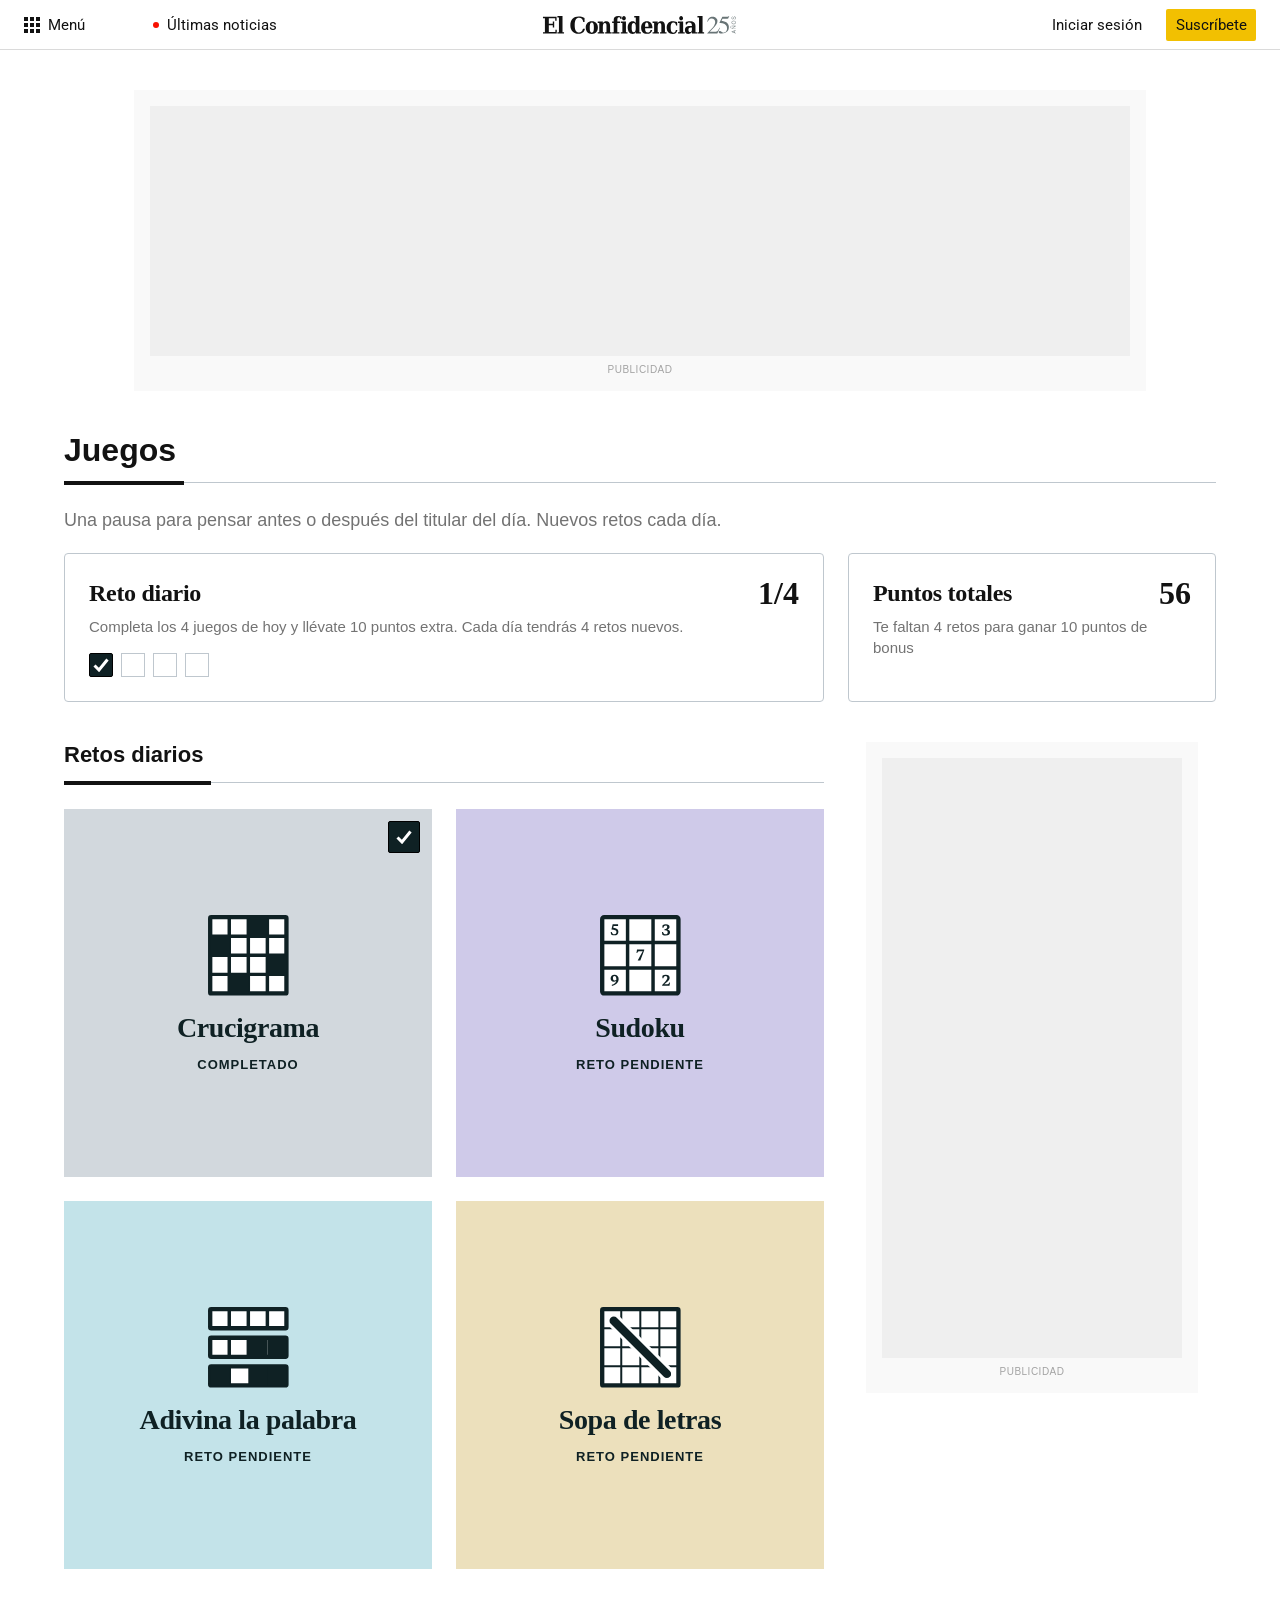
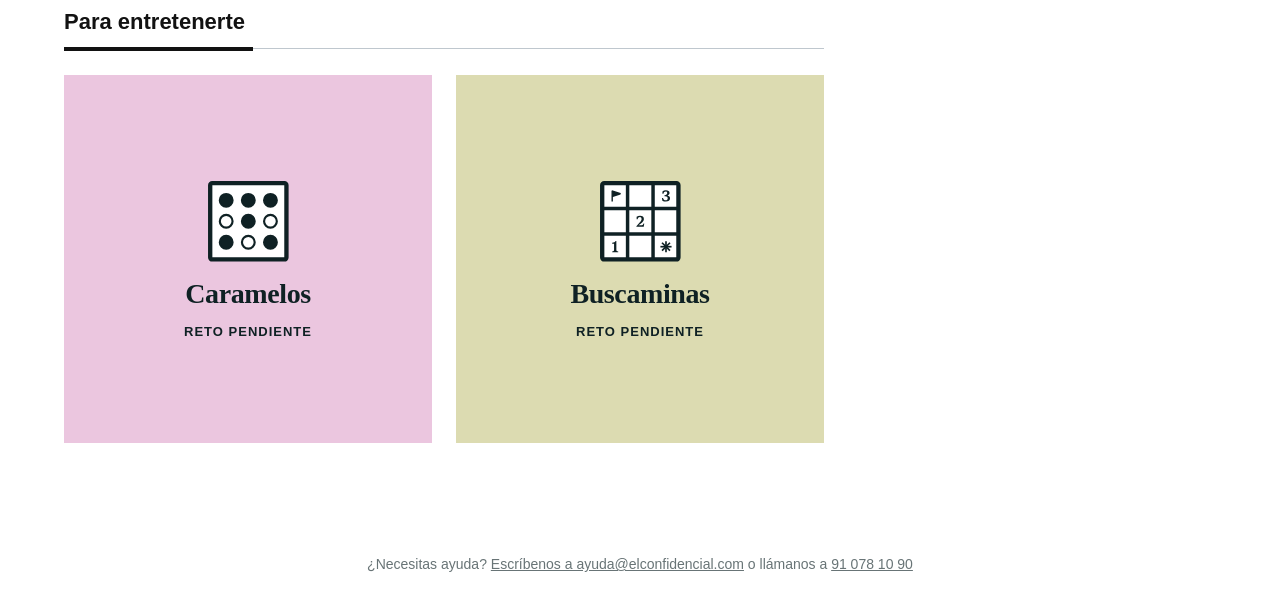
==== index.html @ 9ae7a393 "Rebuild landing to v2 design: retention layer, pastel palette, responsive ads Pixel-match of Figma f" ====
<!DOCTYPE html>
<html lang="es">
<head>
  <meta charset="UTF-8">
  <meta name="viewport" content="width=device-width, initial-scale=1.0">
  <title>Juegos · El Confidencial</title>
  <meta name="description" content="Una pausa para pensar antes o después del titular del día. Nuevos retos cada día.">
  <link rel="preconnect" href="https://fonts.googleapis.com">
  <link rel="preconnect" href="https://fonts.gstatic.com" crossorigin>
  <link href="https://fonts.googleapis.com/css2?family=Roboto:wght@400;500;700&display=swap" rel="stylesheet">
  <link rel="stylesheet" href="styles.css">
</head>
<body>

  <!-- ═══════════ HEADER EC ═══════════ -->
  <header class="site-header">
    <div class="site-header__inner">
      <div class="site-header__left">
        <button class="site-header__menu" type="button" aria-label="Abrir menú">
          <svg width="16" height="16" viewBox="0 0 16 16" aria-hidden="true"><g fill="#121212"><rect width="4" height="4"/><rect x="6" width="4" height="4"/><rect x="12" width="4" height="4"/><rect y="6" width="4" height="4"/><rect x="6" y="6" width="4" height="4"/><rect x="12" y="6" width="4" height="4"/><rect y="12" width="4" height="4"/><rect x="6" y="12" width="4" height="4"/><rect x="12" y="12" width="4" height="4"/></g></svg>
          <span>Menú</span>
        </button>
        <a class="site-header__breaking" href="#">
          <span class="site-header__breaking-dot" aria-hidden="true"></span>
          <span>Últimas noticias</span>
        </a>
      </div>

      <a class="site-header__logo" href="https://www.elconfidencial.com" aria-label="El Confidencial">
        <img src="svg/logo-ec.svg" width="206" height="18" alt="El Confidencial · 25 años">
      </a>

      <div class="site-header__right">
        <a class="site-header__login" href="#">Iniciar sesión</a>
        <a class="site-header__cta" href="#">Suscríbete</a>
      </div>
    </div>
  </header>

  <div class="page">

    <!-- ═══════════ PUBLICIDAD · BILLBOARD ═══════════ -->
    <!-- Variantes: Desktop 1012×303 (slot 980×250) · Tablet 768×303 (slot 736×250) · Mobile 320×263 (slot 288×210) -->
    <div class="ad ad--billboard">
      <div class="ad__slot"></div>
      <span class="ad__label">publicidad</span>
    </div>

    <!-- ═══════════ HERO + RETENCIÓN ═══════════ -->
    <section class="hero-block" aria-labelledby="hero-title">
      <div class="hero-block__heading">
        <div class="balcon balcon--hero">
          <h1 class="balcon__title" id="hero-title">Juegos</h1>
        </div>
        <p class="hero-block__subtitle">Una pausa para pensar antes o después del titular del día. Nuevos retos cada día.</p>
      </div>

      <div class="status-row">
        <article class="status-card status-card--reto">
          <div class="status-card__head">
            <h2 class="status-card__title">Reto diario</h2>
            <span class="status-card__value">1/4</span>
          </div>
          <p class="status-card__sub">Completa los 4 juegos de hoy y llévate 10 puntos extra. Cada día tendrás 4 retos nuevos.</p>
          <div class="status-card__dots" role="img" aria-label="1 de 4 retos completados">
            <span class="dot dot--done"><svg width="16" height="14" viewBox="0 0 16 14" aria-hidden="true"><path d="M1.5 7.5L6 12L14.5 1.5" stroke="#fff" stroke-width="3" fill="none"/></svg></span>
            <span class="dot"></span>
            <span class="dot"></span>
            <span class="dot"></span>
          </div>
        </article>

        <article class="status-card status-card--puntos">
          <div class="status-card__head">
            <h2 class="status-card__title">Puntos totales</h2>
            <span class="status-card__value">56</span>
          </div>
          <p class="status-card__sub">Te faltan 4 retos para ganar 10 puntos de bonus</p>
        </article>
      </div>
    </section>

    <!-- ═══════════ JUEGOS ═══════════ -->
    <div class="games-area">

      <section class="games-section games-section--retos" aria-labelledby="retos-title">
        <div class="balcon">
          <h2 class="balcon__title" id="retos-title">Retos diarios</h2>
        </div>
        <ul class="games-grid">
          <li>
            <a class="game-card game-card--acero game-card--done" href="game.html?juego=crucigrama">
              <span class="game-card__badge" aria-hidden="true"><svg width="16" height="14" viewBox="0 0 16 14"><path d="M1.5 7.5L6 12L14.5 1.5" stroke="#fff" stroke-width="3" fill="none"/></svg></span>
              <span class="game-card__icon"><img src="svg/crucigrama.svg" width="87" height="87" alt=""></span>
              <span class="game-card__title">Crucigrama</span>
              <span class="game-card__status">Completado</span>
            </a>
          </li>
          <li>
            <a class="game-card game-card--lavanda" href="game.html?juego=sudoku">
              <span class="game-card__icon"><img src="svg/sudoku.svg" width="87" height="87" alt=""></span>
              <span class="game-card__title">Sudoku</span>
              <span class="game-card__status">Reto pendiente</span>
            </a>
          </li>
          <li>
            <a class="game-card game-card--teal" href="game.html?juego=adivina-palabra">
              <span class="game-card__icon"><img src="svg/adivina-palabra.svg" width="87" height="87" alt=""></span>
              <span class="game-card__title">Adivina la palabra</span>
              <span class="game-card__status">Reto pendiente</span>
            </a>
          </li>
          <li>
            <a class="game-card game-card--dorado" href="game.html?juego=sopa-letras">
              <span class="game-card__icon"><img src="svg/sopa-letras.svg" width="87" height="87" alt=""></span>
              <span class="game-card__title">Sopa de letras</span>
              <span class="game-card__status">Reto pendiente</span>
            </a>
          </li>
        </ul>
      </section>

      <!-- ═══════════ PUBLICIDAD · DOBLE ROBA ═══════════ -->
      <!-- Desktop: columna derecha. Tablet/Mobile: in-flow entre secciones -->
      <div class="ad ad--dobleroba">
        <div class="ad__inner">
          <div class="ad__slot"></div>
          <span class="ad__label">publicidad</span>
        </div>
      </div>

      <section class="games-section games-section--entretener" aria-labelledby="entretener-title">
        <div class="balcon">
          <h2 class="balcon__title" id="entretener-title">Para entretenerte</h2>
        </div>
        <ul class="games-grid">
          <li>
            <a class="game-card game-card--rosa" href="game.html?juego=caramelos">
              <span class="game-card__icon"><img src="svg/caramelos.svg" width="87" height="87" alt=""></span>
              <span class="game-card__title">Caramelos</span>
              <span class="game-card__status">Reto pendiente</span>
            </a>
          </li>
          <li>
            <a class="game-card game-card--oliva" href="game.html?juego=buscaminas">
              <span class="game-card__icon"><img src="svg/buscaminas.svg" width="87" height="87" alt=""></span>
              <span class="game-card__title">Buscaminas</span>
              <span class="game-card__status">Reto pendiente</span>
            </a>
          </li>
        </ul>
      </section>

    </div>

  </div>

  <!-- ═══════════ FOOTER ═══════════ -->
  <footer class="site-footer">
    <p>¿Necesitas ayuda? <a href="mailto:ayuda@elconfidencial.com">Escríbenos a ayuda@elconfidencial.com</a> o llámanos a <a href="tel:+34910781090">91 078 10 90</a></p>
  </footer>

</body>
</html>
---- styles.css ----
/* ==========================================================================
   EC Juegos v2 · Landing con capa de retención
   Figma: vxsBIea26DQWgdLHM5EDpC · página "Pruebas inno"
   Frames: Desktop 859:2755 · Tablet 886:3082 · Mobile 886:3209
   Sistema de diseño: SDD (ec.color.v2) · Confi Serif/Sans · header Roboto
   ========================================================================== */


/* ----------  FUENTES Confi  ---------- */

@font-face {
  font-family: "Confi Serif";
  src: url("./fonts/ConfiSerif-700-Bold.woff2") format("woff2");
  font-weight: 700;
  font-style: normal;
  font-display: swap;
}
@font-face {
  font-family: "Confi Serif";
  src: url("./fonts/ConfiSerif-400-Regular.woff2") format("woff2");
  font-weight: 400;
  font-style: normal;
  font-display: swap;
}
@font-face {
  font-family: "Confi Sans";
  src: url("./fonts/ConfiSans-700-Bold.woff2") format("woff2");
  font-weight: 700;
  font-style: normal;
  font-display: swap;
}
@font-face {
  font-family: "Confi Sans";
  src: url("./fonts/ConfiSans-500-Medium.woff2") format("woff2");
  font-weight: 500;
  font-style: normal;
  font-display: swap;
}
@font-face {
  font-family: "Confi Sans";
  src: url("./fonts/ConfiSans-400-Regular.woff2") format("woff2");
  font-weight: 400;
  font-style: normal;
  font-display: swap;
}


/* ----------  TOKENS  ---------- */

:root {
  /* Texto y neutros (ec.color.v2) */
  --text-primary: #121212;        /* semantic/text/primary */
  --text-secondary: #737373;      /* semantic/text/secondary */
  --text-footer: #687476;         /* corporativo/piedra */
  --ink-card: #0F2124;            /* core/azul/900 — texto sobre pasteles */
  --border-subtle: #BFC7CE;       /* core/acero/300 (acero frío) */
  --divider: #DADADA;             /* divider header producción */
  --bg-canvas: #FFFFFF;

  /* Publicidad */
  --ad-bg: #F9F9F9;
  --ad-slot: #EFEFEF;             /* core/neutral/50 */
  --ad-label: #A3A3A3;

  /* Header producción */
  --cta-yellow: #F2C001;          /* amarillo Suscríbete header EC */
  --breaking-red: #F81001;

  /* Pasteles de cards de juego — derivados de primitives ec.color.v2
     (mismo tono, S/L a franja pastel). Pendiente: semantic/juegos/* */
  --card-acero: #D2D8DD;          /* = core/acero/150 (token existente) */
  --card-lavanda: #CFCAE9;        /* ⚠ fuera de paleta EC — primitive nuevo pendiente */
  --card-teal: #C3E3E9;           /* de corporativo/azul-oscuro */
  --card-dorado: #ECE0BC;         /* de dorado dataviz #E9C54A (propuesto) */
  --card-rosa: #EBC6DF;           /* orchid suavizado */
  --card-oliva: #DCDBB1;          /* de oliva dataviz #767324 (propuesto) */

  /* Tipos */
  --font-serif: "Confi Serif", Georgia, serif;
  --font-sans: "Confi Sans", "Helvetica Neue", Arial, sans-serif;
  --font-header: "Roboto", -apple-system, Arial, sans-serif;
}


/* ----------  RESET  ---------- */

*, *::before, *::after { box-sizing: border-box; }
body {
  margin: 0;
  background: var(--bg-canvas);
  color: var(--text-primary);
  font-family: var(--font-sans);
  -webkit-font-smoothing: antialiased;
}
h1, h2, p, ul { margin: 0; }
ul { padding: 0; list-style: none; }
a { color: inherit; text-decoration: none; }
img { display: block; }


/* ==========================================================================
   HEADER EC (producción · Roboto 15)
   ========================================================================== */

.site-header {
  background: var(--bg-canvas);
  border-bottom: 1px solid var(--divider);
}
.site-header__inner {
  position: relative;
  display: flex;
  align-items: center;
  justify-content: space-between;
  height: 49px;
  max-width: 1440px;
  margin: 0 auto;
  padding: 0 24px;
  font-family: var(--font-header);
  font-size: 15px;
}
.site-header__left,
.site-header__right {
  display: flex;
  align-items: center;
  gap: 24px;
}
.site-header__menu {
  display: flex;
  align-items: center;
  gap: 8px;
  padding: 0;
  border: 0;
  background: none;
  font: inherit;
  color: var(--text-primary);
  cursor: pointer;
}
.site-header__breaking {
  display: flex;
  align-items: center;
  gap: 8px;
  margin-left: 44px;
}
.site-header__breaking-dot {
  width: 6px;
  height: 6px;
  border-radius: 50%;
  background: var(--breaking-red);
}
.site-header__logo {
  position: absolute;
  left: 50%;
  transform: translateX(-50%);
}
.site-header__cta {
  display: flex;
  align-items: center;
  justify-content: center;
  width: 90px;
  height: 32px;
  border-radius: 2px;
  background: var(--cta-yellow);
}


/* ==========================================================================
   ESTRUCTURA · flujo vertical (gap 40, footer a 88)
   ========================================================================== */

.page {
  display: flex;
  flex-direction: column;
  align-items: center;
  gap: 40px;
  padding-top: 40px;
}

.hero-block,
.games-area { width: 1152px; }


/* ==========================================================================
   PUBLICIDAD (variantes por dispositivo)
   ========================================================================== */

.ad {
  display: flex;
  flex-direction: column;
  align-items: center;
  gap: 8px;
}
.ad--billboard {
  width: 1012px;       /* Tipo=Billboard · Dispositivo=Desktop */
  padding: 16px;
  background: var(--ad-bg);
}
.ad--billboard .ad__slot {
  width: 100%;
  height: 250px;
  background: var(--ad-slot);
}
.ad__label {
  font-family: var(--font-sans);
  font-size: 10px;
  letter-spacing: 0.5px;
  text-transform: uppercase;
  color: var(--ad-label);
}
.ad--dobleroba { padding: 0 18px; align-self: start; }
.ad--dobleroba .ad__inner {
  display: flex;
  flex-direction: column;
  align-items: center;
  gap: 8px;
  width: 332px;        /* Tipo=Doble roba (todas las variantes: inner 332) */
  padding: 16px;
  background: var(--ad-bg);
}
.ad--dobleroba .ad__slot {
  width: 300px;
  height: 600px;
  background: var(--ad-slot);
}


/* ==========================================================================
   BALCÓN (SectionHeading) · título con subrayado 4px + línea acero
   ========================================================================== */

.balcon {
  display: flex;
  align-items: flex-end;
  margin-bottom: 24px;
}
.balcon__title {
  font-family: var(--font-sans);
  font-weight: 700;
  font-size: 22px;
  line-height: 1.2;
  color: var(--text-primary);
  padding: 0 8px 12px 0;
  border-bottom: 4px solid var(--text-primary);
}
.balcon::after {
  content: "";
  flex: 1;
  height: 1px;
  margin-bottom: 2px;
  background: var(--border-subtle);
}
.balcon--hero .balcon__title { font-size: 32px; }


/* ==========================================================================
   HERO + RETENCIÓN
   ========================================================================== */

.hero-block {
  display: flex;
  flex-direction: column;
  gap: 16px;
}
.hero-block__subtitle {
  font-size: 18px;
  line-height: 1.33;
  color: var(--text-secondary);
  padding-bottom: 4px;
}

.status-row {
  display: grid;
  grid-template-columns: 760px 368px;
  gap: 24px;
}
.status-card {
  background: var(--bg-canvas);
  border: 1px solid var(--border-subtle);
  border-radius: 4px;
  padding: 24px;
}
.status-card__head {
  display: flex;
  align-items: center;
  justify-content: space-between;
}
.status-card__title {
  font-family: var(--font-serif);
  font-weight: 700;
  font-size: 24px;
  line-height: 1.2;
  letter-spacing: -0.3px;
}
.status-card__value {
  font-family: var(--font-serif);
  font-weight: 700;
  font-size: 32px;
  line-height: 30px;
}
.status-card__sub {
  margin-top: 8px;
  font-size: 15px;
  line-height: 21px;
  color: var(--text-secondary);
}
.status-card__dots {
  display: flex;
  gap: 8px;
  margin-top: 16px;
}
.dot {
  width: 24px;
  height: 24px;
  border: 1px solid var(--border-subtle);
}
.dot--done {
  display: flex;
  align-items: center;
  justify-content: center;
  border: 1px solid #000;
  border-radius: 2px;
  background: var(--ink-card);
}


/* ==========================================================================
   JUEGOS · grid + doble roba
   ========================================================================== */

.games-area {
  display: grid;
  grid-template-columns: 760px 368px;
  grid-template-areas:
    "retos ad"
    "entretener ad";
  gap: 40px 24px;
}
.games-section--retos { grid-area: retos; }
.games-section--entretener { grid-area: entretener; }
.games-area .ad--dobleroba {
  grid-area: ad;
  position: sticky;       /* mejora sobre Figma: acompaña el scroll */
  top: 24px;
}

.games-grid {
  display: grid;
  grid-template-columns: repeat(2, 1fr);
  gap: 24px;
}

.game-card {
  position: relative;
  display: flex;
  flex-direction: column;
  align-items: center;
  justify-content: center;
  aspect-ratio: 1;
  padding: 10px;
  color: var(--ink-card);
}
.game-card__icon { margin-bottom: 16px; }
.game-card__title {
  font-family: var(--font-serif);
  font-weight: 700;
  font-size: 28px;
  line-height: 26.4px;
  letter-spacing: -0.4px;
  text-align: center;
}
.game-card__status {
  margin-top: 16px;
  font-family: var(--font-sans);
  font-weight: 700;
  font-size: 13px;
  line-height: 16.5px;
  letter-spacing: 1px;
  text-transform: uppercase;
}
.game-card__badge {
  position: absolute;
  top: 12px;
  right: 12px;
  display: flex;
  align-items: center;
  justify-content: center;
  width: 32px;
  height: 32px;
  border: 1px solid #000;
  border-radius: 2px;
  background: var(--ink-card);
}

/* Variantes de color (paleta pastel) */
.game-card--acero   { background: var(--card-acero); }
.game-card--lavanda { background: var(--card-lavanda); }
.game-card--teal    { background: var(--card-teal); }
.game-card--dorado  { background: var(--card-dorado); }
.game-card--rosa    { background: var(--card-rosa); }
.game-card--oliva   { background: var(--card-oliva); }


/* ==========================================================================
   FOOTER
   ========================================================================== */

.site-footer {
  display: flex;
  align-items: center;
  justify-content: center;
  min-height: 66px;
  margin-top: 88px;
  font-size: 14px;
  line-height: 22px;
  color: var(--text-footer);
}
.site-footer a { text-decoration: underline; }


/* ==========================================================================
   TABLET · 768–1199 (frame 886:3082 · contenido 720)
   ========================================================================== */

@media (max-width: 1199px) {
  .hero-block,
  .games-area { width: 720px; }

  .ad--billboard {
    width: 768px;        /* Tipo=Billboard · Dispositivo=Tablet */
  }

  /* Retención a mitades 348+348 */
  .status-row { grid-template-columns: 1fr 1fr; }

  /* Doble roba pasa a in-flow entre secciones, centrada */
  .games-area {
    display: flex;
    flex-direction: column;
    align-items: center;
    gap: 40px;
  }
  .games-area .ad--dobleroba {
    position: static;
    order: 2;
    align-self: center;
  }
  .games-section { width: 100%; }
  .games-section--retos { order: 1; }
  .games-section--entretener { order: 3; }
}


/* ==========================================================================
   MOBILE · <768 (frame 886:3209 · contenido 343)
   ========================================================================== */

@media (max-width: 767px) {
  /* Header compacto: solo menú + logo + CTA */
  .site-header__inner { padding: 0 16px; }
  .site-header__menu span,
  .site-header__breaking,
  .site-header__login { display: none; }
  .site-header__logo img { width: 172px; height: 15px; }

  .hero-block,
  .games-area { width: 343px; }

  /* Billboard mobile, y baja tras el bloque de retención */
  .ad--billboard {
    width: 320px;        /* Tipo=Billboard · Dispositivo=Mobile */
    order: 2;
  }
  .ad--billboard .ad__slot { height: 210px; }
  .hero-block { order: 1; gap: 24px; }
  .games-area { order: 3; }

  .balcon { margin-bottom: 16px; }
  .balcon--hero .balcon__title { font-size: 22px; }

  /* Retención apilada y compacta (sin dots) */
  .status-row {
    grid-template-columns: 1fr;
    gap: 16px;
  }
  .status-card { padding: 16px; }
  .status-card__dots { display: none; }

  /* Juegos a 1 columna */
  .games-grid { grid-template-columns: 1fr; }

  .site-footer {
    width: 343px;
    margin: 88px auto 0;
    text-align: center;
  }
}
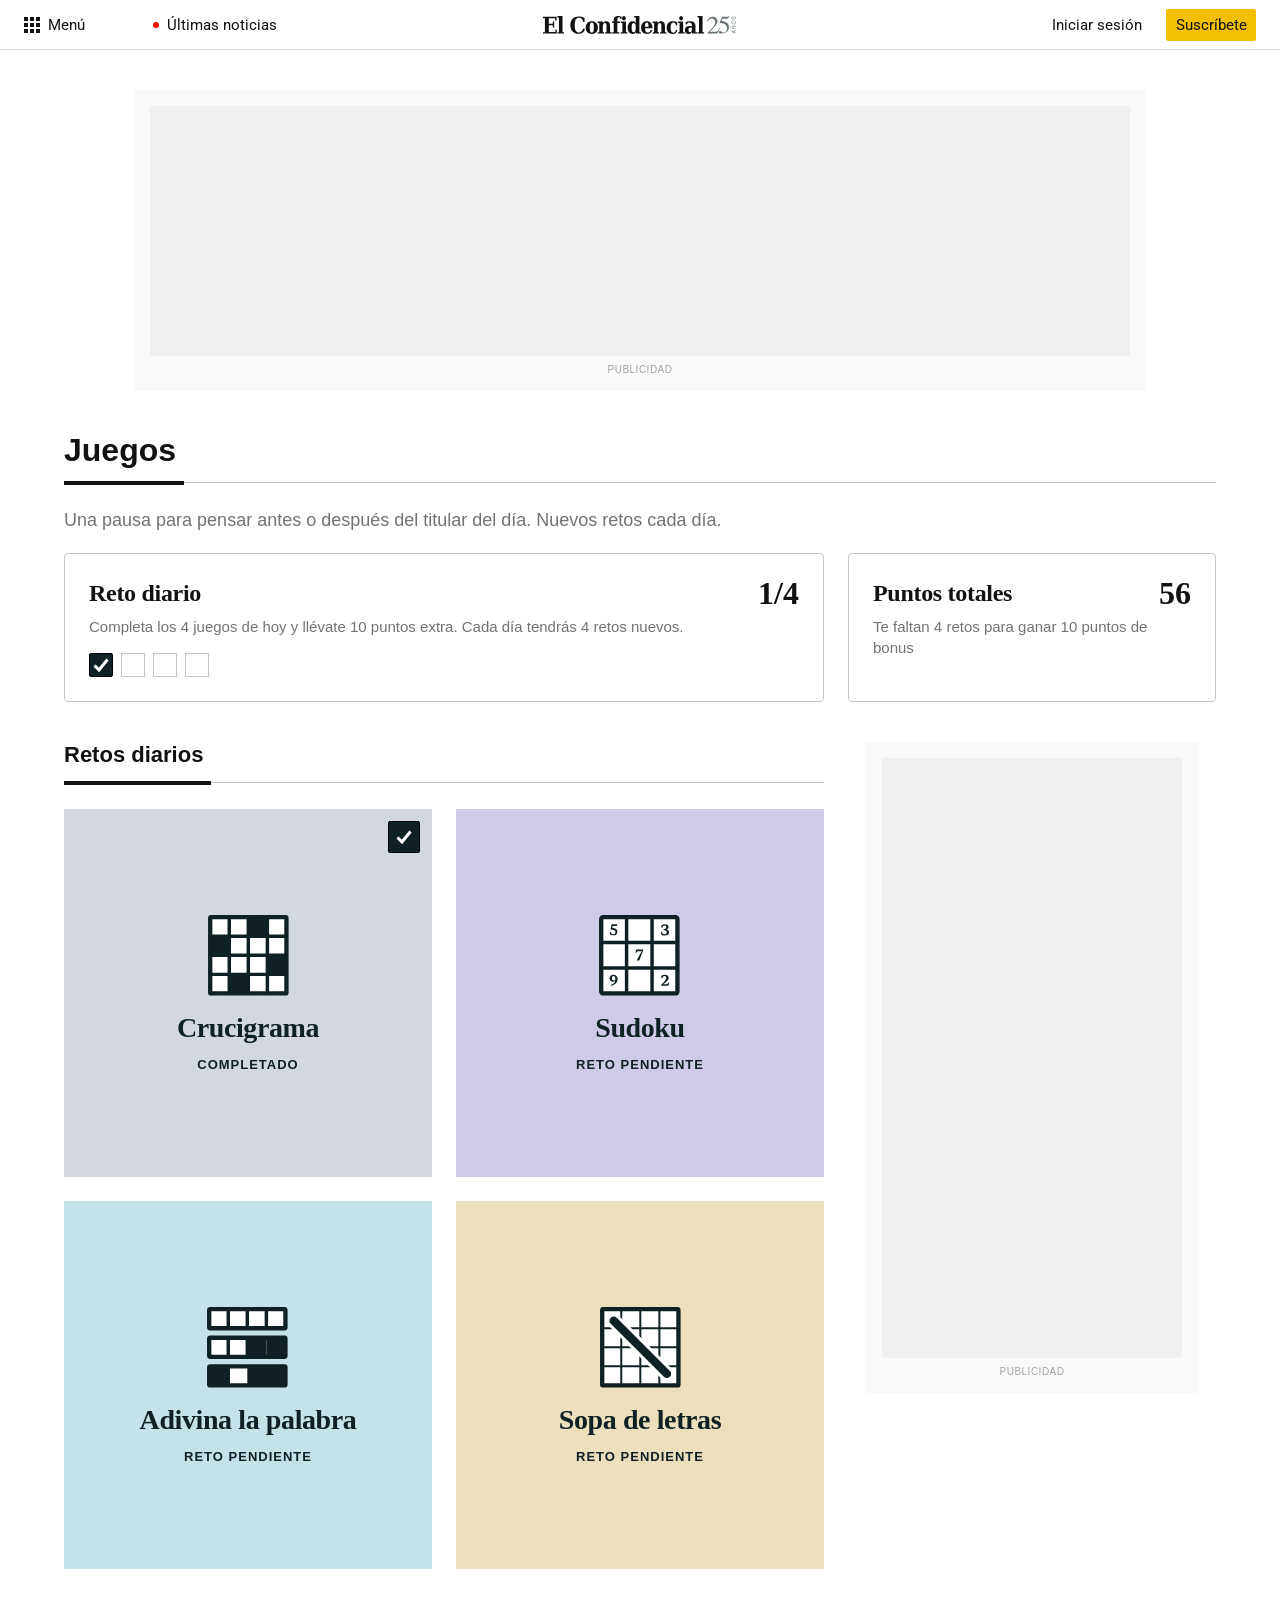
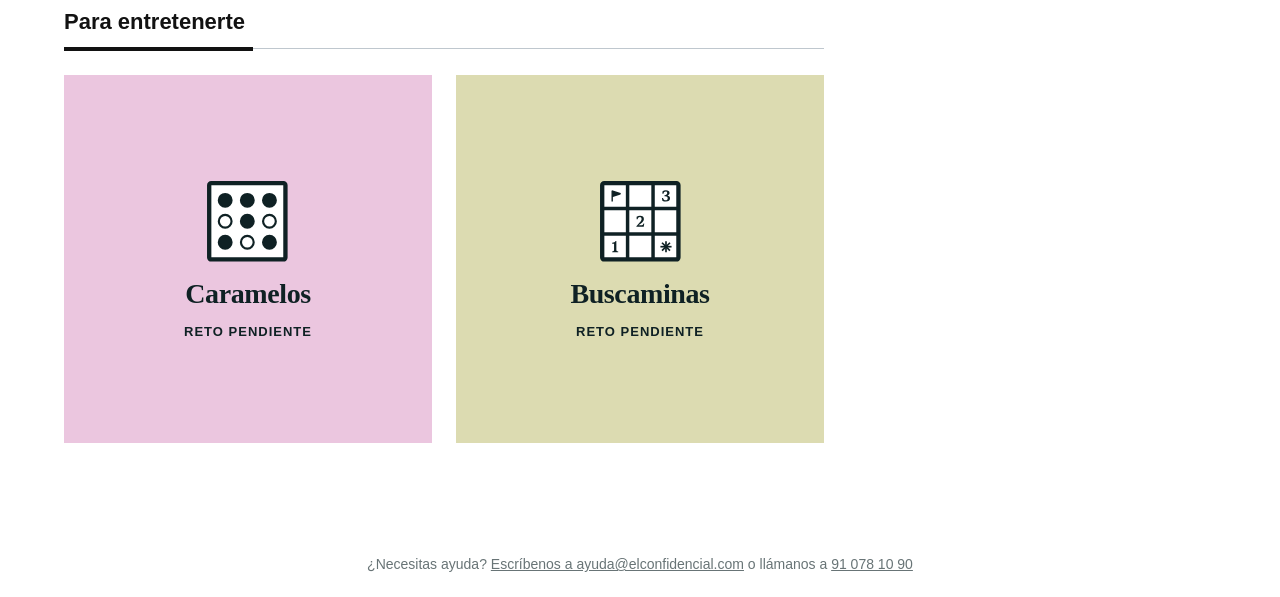
==== commit a3891ff7: "Add desktop hover to game cards: lift + shadow + content zoom - Card lifts 6px with two-layer subtle" ====
--- a/index.html
+++ b/index.html
@@ -91,30 +91,38 @@
           <li>
             <a class="game-card game-card--acero game-card--done" href="game.html?juego=crucigrama">
               <span class="game-card__badge" aria-hidden="true"><svg width="16" height="14" viewBox="0 0 16 14"><path d="M1.5 7.5L6 12L14.5 1.5" stroke="#fff" stroke-width="3" fill="none"/></svg></span>
-              <span class="game-card__icon"><img src="svg/crucigrama.svg" width="87" height="87" alt=""></span>
-              <span class="game-card__title">Crucigrama</span>
-              <span class="game-card__status">Completado</span>
+              <span class="game-card__inner">
+                <span class="game-card__icon"><img src="svg/crucigrama.svg" width="87" height="87" alt=""></span>
+                <span class="game-card__title">Crucigrama</span>
+                <span class="game-card__status">Completado</span>
+              </span>
             </a>
           </li>
           <li>
             <a class="game-card game-card--lavanda" href="game.html?juego=sudoku">
-              <span class="game-card__icon"><img src="svg/sudoku.svg" width="87" height="87" alt=""></span>
-              <span class="game-card__title">Sudoku</span>
-              <span class="game-card__status">Reto pendiente</span>
+              <span class="game-card__inner">
+                <span class="game-card__icon"><img src="svg/sudoku.svg" width="87" height="87" alt=""></span>
+                <span class="game-card__title">Sudoku</span>
+                <span class="game-card__status">Reto pendiente</span>
+              </span>
             </a>
           </li>
           <li>
             <a class="game-card game-card--teal" href="game.html?juego=adivina-palabra">
-              <span class="game-card__icon"><img src="svg/adivina-palabra.svg" width="87" height="87" alt=""></span>
-              <span class="game-card__title">Adivina la palabra</span>
-              <span class="game-card__status">Reto pendiente</span>
+              <span class="game-card__inner">
+                <span class="game-card__icon"><img src="svg/adivina-palabra.svg" width="87" height="87" alt=""></span>
+                <span class="game-card__title">Adivina la palabra</span>
+                <span class="game-card__status">Reto pendiente</span>
+              </span>
             </a>
           </li>
           <li>
             <a class="game-card game-card--dorado" href="game.html?juego=sopa-letras">
-              <span class="game-card__icon"><img src="svg/sopa-letras.svg" width="87" height="87" alt=""></span>
-              <span class="game-card__title">Sopa de letras</span>
-              <span class="game-card__status">Reto pendiente</span>
+              <span class="game-card__inner">
+                <span class="game-card__icon"><img src="svg/sopa-letras.svg" width="87" height="87" alt=""></span>
+                <span class="game-card__title">Sopa de letras</span>
+                <span class="game-card__status">Reto pendiente</span>
+              </span>
             </a>
           </li>
         </ul>
@@ -136,16 +144,20 @@
         <ul class="games-grid">
           <li>
             <a class="game-card game-card--rosa" href="game.html?juego=caramelos">
-              <span class="game-card__icon"><img src="svg/caramelos.svg" width="87" height="87" alt=""></span>
-              <span class="game-card__title">Caramelos</span>
-              <span class="game-card__status">Reto pendiente</span>
+              <span class="game-card__inner">
+                <span class="game-card__icon"><img src="svg/caramelos.svg" width="87" height="87" alt=""></span>
+                <span class="game-card__title">Caramelos</span>
+                <span class="game-card__status">Reto pendiente</span>
+              </span>
             </a>
           </li>
           <li>
             <a class="game-card game-card--oliva" href="game.html?juego=buscaminas">
-              <span class="game-card__icon"><img src="svg/buscaminas.svg" width="87" height="87" alt=""></span>
-              <span class="game-card__title">Buscaminas</span>
-              <span class="game-card__status">Reto pendiente</span>
+              <span class="game-card__inner">
+                <span class="game-card__icon"><img src="svg/buscaminas.svg" width="87" height="87" alt=""></span>
+                <span class="game-card__title">Buscaminas</span>
+                <span class="game-card__status">Reto pendiente</span>
+              </span>
             </a>
           </li>
         </ul>
--- a/styles.css
+++ b/styles.css
@@ -172,11 +172,14 @@
   flex-direction: column;
   align-items: center;
   gap: 40px;
-  padding-top: 40px;
+  padding: 40px 16px 0;
 }
 
 .hero-block,
-.games-area { width: 1152px; }
+.games-area {
+  width: 100%;
+  max-width: 1152px;   /* 1512 viewport → 1152 exactos (Figma) */
+}
 
 
 /* ==========================================================================
@@ -190,7 +193,7 @@
   gap: 8px;
 }
 .ad--billboard {
-  width: 1012px;       /* Tipo=Billboard · Dispositivo=Desktop */
+  width: min(100%, 1012px);   /* Tipo=Billboard · Dispositivo=Desktop */
   padding: 16px;
   background: var(--ad-bg);
 }
@@ -206,18 +209,23 @@
   text-transform: uppercase;
   color: var(--ad-label);
 }
-.ad--dobleroba { padding: 0 18px; align-self: start; }
+.ad--dobleroba {
+  width: 368px;        /* Tipo=Doble roba (inner 332 + 18 de aire por lado) */
+  max-width: 100%;
+  padding: 0 18px;
+  align-self: start;
+}
 .ad--dobleroba .ad__inner {
   display: flex;
   flex-direction: column;
   align-items: center;
   gap: 8px;
-  width: 332px;        /* Tipo=Doble roba (todas las variantes: inner 332) */
+  width: 100%;
   padding: 16px;
   background: var(--ad-bg);
 }
 .ad--dobleroba .ad__slot {
-  width: 300px;
+  width: min(300px, 100%);
   height: 600px;
   background: var(--ad-slot);
 }
@@ -269,7 +277,7 @@
 
 .status-row {
   display: grid;
-  grid-template-columns: 760px 368px;
+  grid-template-columns: minmax(0, 1fr) 368px;   /* a 1512 → 760 + 368 (Figma) */
   gap: 24px;
 }
 .status-card {
@@ -328,7 +336,7 @@
 
 .games-area {
   display: grid;
-  grid-template-columns: 760px 368px;
+  grid-template-columns: minmax(0, 1fr) 368px;   /* a 1512 → 760 + 368 (Figma) */
   grid-template-areas:
     "retos ad"
     "entretener ad";
@@ -357,6 +365,11 @@
   aspect-ratio: 1;
   padding: 10px;
   color: var(--ink-card);
+}
+.game-card__inner {
+  display: flex;
+  flex-direction: column;
+  align-items: center;
 }
 .game-card__icon { margin-bottom: 16px; }
 .game-card__title {
@@ -398,6 +411,40 @@
 .game-card--rosa    { background: var(--card-rosa); }
 .game-card--oliva   { background: var(--card-oliva); }
 
+/* Hover (solo puntero fino): la card se eleva, el contenido hace zoom.
+   Ease tipo GSAP power4.out → cubic-bezier(0.22, 1, 0.36, 1) */
+@media (hover: hover) and (pointer: fine) {
+  .game-card {
+    transition:
+      transform 0.45s cubic-bezier(0.22, 1, 0.36, 1),
+      box-shadow 0.45s cubic-bezier(0.22, 1, 0.36, 1);
+  }
+  .game-card__inner {
+    transition: transform 0.6s cubic-bezier(0.22, 1, 0.36, 1);
+  }
+  .game-card:hover {
+    transform: translateY(-6px);
+    box-shadow:
+      0 18px 32px -14px rgba(15, 33, 36, 0.28),
+      0 4px 10px rgba(15, 33, 36, 0.07);
+  }
+  .game-card:hover .game-card__inner { transform: scale(1.05); }
+  .game-card:active {
+    transform: translateY(-2px);
+    transition-duration: 0.15s;
+  }
+  .game-card:active .game-card__inner {
+    transform: scale(1.02);
+    transition-duration: 0.15s;
+  }
+}
+
+@media (prefers-reduced-motion: reduce) {
+  .game-card,
+  .game-card__inner { transition: none; }
+  .game-card:hover .game-card__inner { transform: none; }
+}
+
 
 /* ==========================================================================
    FOOTER
@@ -417,15 +464,16 @@
 
 
 /* ==========================================================================
-   TABLET · 768–1199 (frame 886:3082 · contenido 720)
+   TABLET · 600–1199, fluido (frame 886:3082: a 768 → contenido 720)
    ========================================================================== */
 
 @media (max-width: 1199px) {
   .hero-block,
-  .games-area { width: 720px; }
+  .games-area { max-width: 720px; }
 
   .ad--billboard {
-    width: 768px;        /* Tipo=Billboard · Dispositivo=Tablet */
+    width: calc(100% + 32px);   /* Tipo=Billboard · Dispositivo=Tablet — full-bleed (a 768 → 768) */
+    max-width: none;
   }
 
   /* Retención a mitades 348+348 */
@@ -450,23 +498,26 @@
 
 
 /* ==========================================================================
-   MOBILE · <768 (frame 886:3209 · contenido 343)
+   HEADER COMPACTO · <768 (solo menú + logo + CTA)
    ========================================================================== */
 
 @media (max-width: 767px) {
-  /* Header compacto: solo menú + logo + CTA */
   .site-header__inner { padding: 0 16px; }
   .site-header__menu span,
   .site-header__breaking,
   .site-header__login { display: none; }
   .site-header__logo img { width: 172px; height: 15px; }
-
-  .hero-block,
-  .games-area { width: 343px; }
-
+}
+
+
+/* ==========================================================================
+   MOBILE · <600, fluido (frame 886:3209: a 375 → contenido 343)
+   ========================================================================== */
+
+@media (max-width: 599px) {
   /* Billboard mobile, y baja tras el bloque de retención */
   .ad--billboard {
-    width: 320px;        /* Tipo=Billboard · Dispositivo=Mobile */
+    width: min(320px, 100%);   /* Tipo=Billboard · Dispositivo=Mobile */
     order: 2;
   }
   .ad--billboard .ad__slot { height: 210px; }
@@ -488,8 +539,7 @@
   .games-grid { grid-template-columns: 1fr; }
 
   .site-footer {
-    width: 343px;
-    margin: 88px auto 0;
+    margin: 88px 16px 0;
     text-align: center;
   }
 }
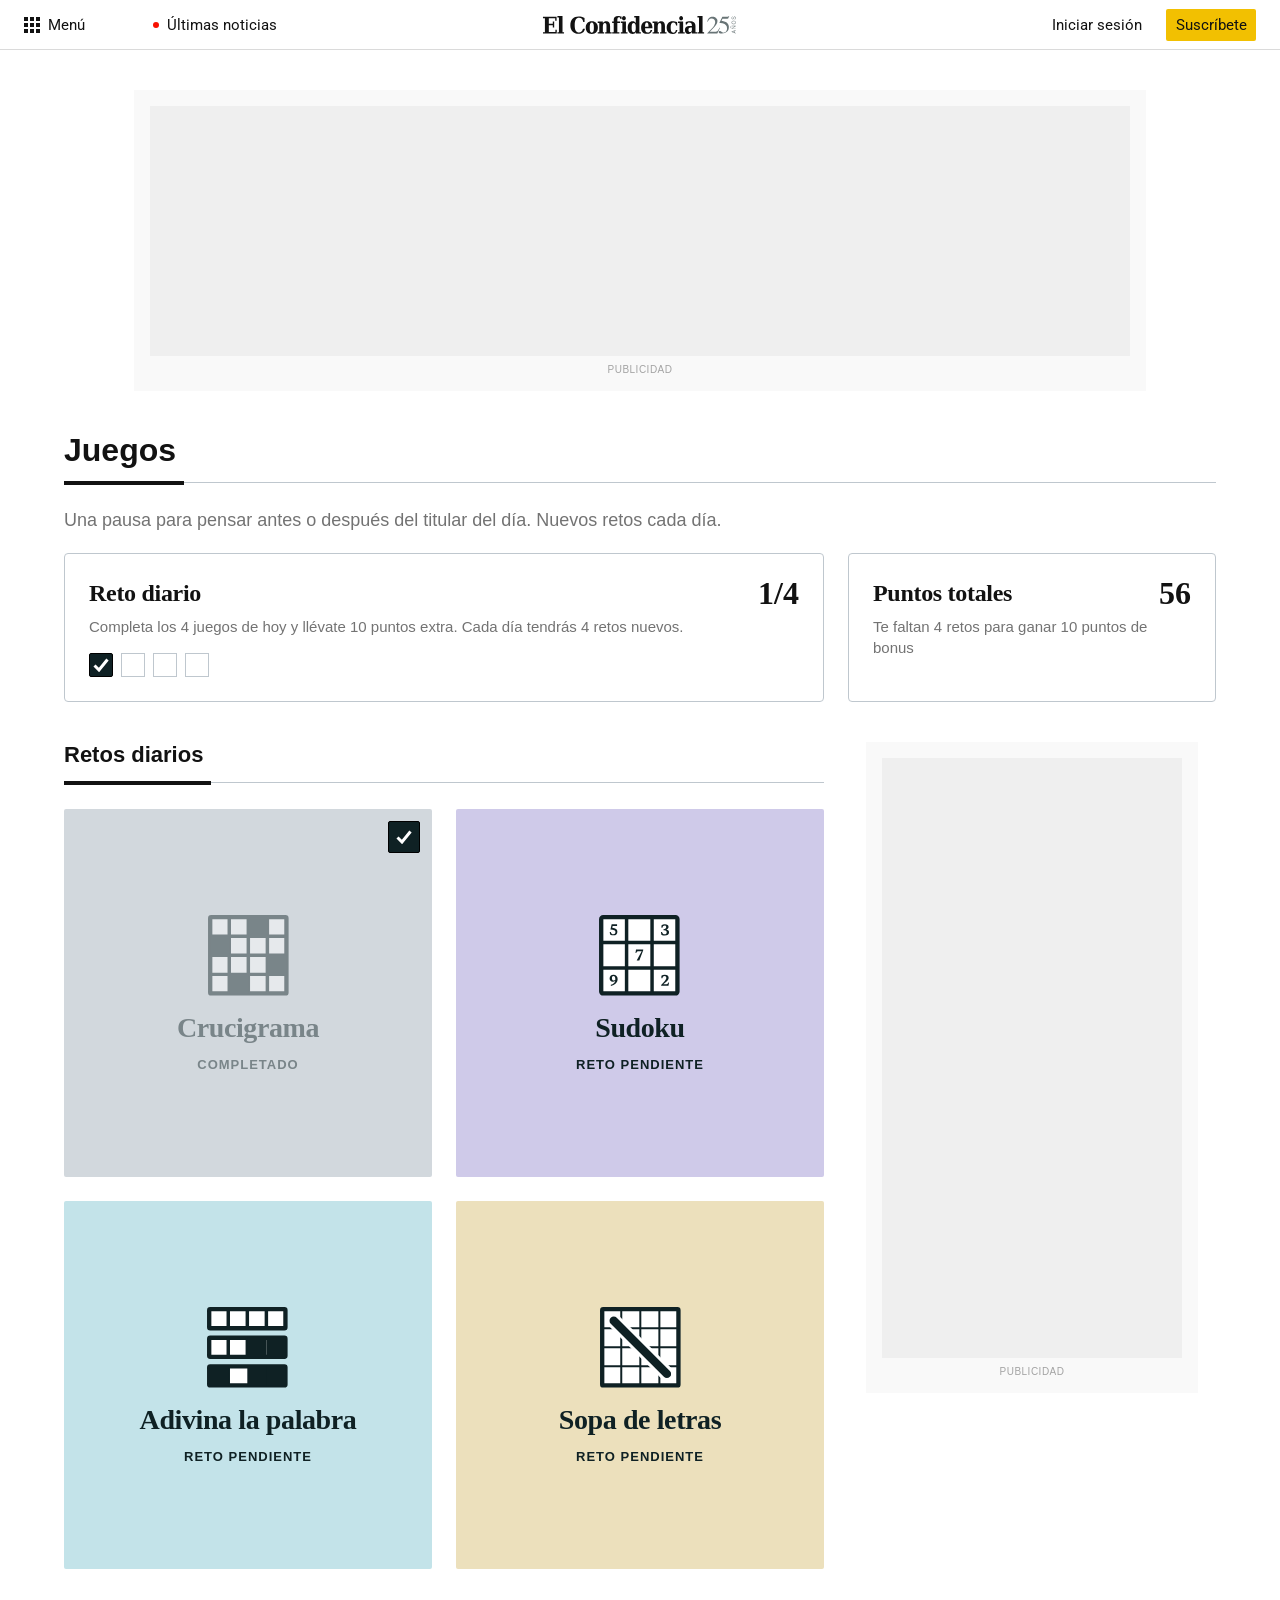
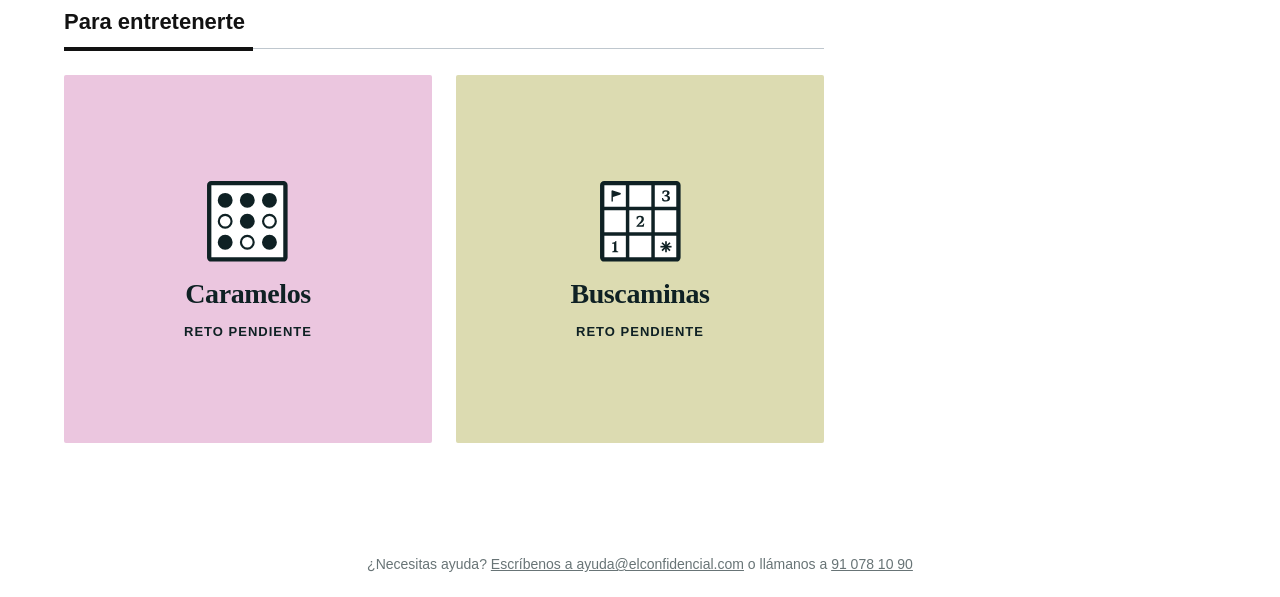
==== commit f83be2ba: "Disable completed cards and push them last on mobile - Done card: no href + aria-disabled, pointer-e" ====
--- a/index.html
+++ b/index.html
@@ -89,7 +89,8 @@
         </div>
         <ul class="games-grid">
           <li>
-            <a class="game-card game-card--acero game-card--done" href="game.html?juego=crucigrama">
+            <!-- Completado: sin href (no navegable) + aria-disabled -->
+            <a class="game-card game-card--acero game-card--done" aria-disabled="true">
               <span class="game-card__badge" aria-hidden="true"><svg width="16" height="14" viewBox="0 0 16 14"><path d="M1.5 7.5L6 12L14.5 1.5" stroke="#fff" stroke-width="3" fill="none"/></svg></span>
               <span class="game-card__inner">
                 <span class="game-card__icon"><img src="svg/crucigrama.svg" width="87" height="87" alt=""></span>
--- a/styles.css
+++ b/styles.css
@@ -364,6 +364,7 @@
   justify-content: center;
   aspect-ratio: 1;
   padding: 10px;
+  border-radius: 2px;
   color: var(--ink-card);
 }
 .game-card__inner {
@@ -411,6 +412,13 @@
 .game-card--rosa    { background: var(--card-rosa); }
 .game-card--oliva   { background: var(--card-oliva); }
 
+/* Completado: no pulsable, aspecto desactivado (el badge mantiene fuerza) */
+.game-card--done {
+  pointer-events: none;
+  cursor: default;
+}
+.game-card--done .game-card__inner { opacity: 0.45; }
+
 /* Hover (solo puntero fino): la card se eleva, el contenido hace zoom.
    Ease tipo GSAP power4.out → cubic-bezier(0.22, 1, 0.36, 1) */
 @media (hover: hover) and (pointer: fine) {
@@ -423,18 +431,18 @@
     transition: transform 0.6s cubic-bezier(0.22, 1, 0.36, 1);
   }
   .game-card:hover {
-    transform: translateY(-6px);
+    transform: translateY(-4px);
     box-shadow:
-      0 18px 32px -14px rgba(15, 33, 36, 0.28),
-      0 4px 10px rgba(15, 33, 36, 0.07);
-  }
-  .game-card:hover .game-card__inner { transform: scale(1.05); }
+      0 10px 20px -10px rgba(15, 33, 36, 0.14),
+      0 2px 6px rgba(15, 33, 36, 0.04);
+  }
+  .game-card:hover .game-card__inner { transform: scale(1.02); }
   .game-card:active {
-    transform: translateY(-2px);
+    transform: translateY(-1px);
     transition-duration: 0.15s;
   }
   .game-card:active .game-card__inner {
-    transform: scale(1.02);
+    transform: scale(1.01);
     transition-duration: 0.15s;
   }
 }
@@ -535,8 +543,9 @@
   .status-card { padding: 16px; }
   .status-card__dots { display: none; }
 
-  /* Juegos a 1 columna */
+  /* Juegos a 1 columna · los completados bajan al final */
   .games-grid { grid-template-columns: 1fr; }
+  .games-grid li:has(.game-card--done) { order: 1; }
 
   .site-footer {
     margin: 88px 16px 0;
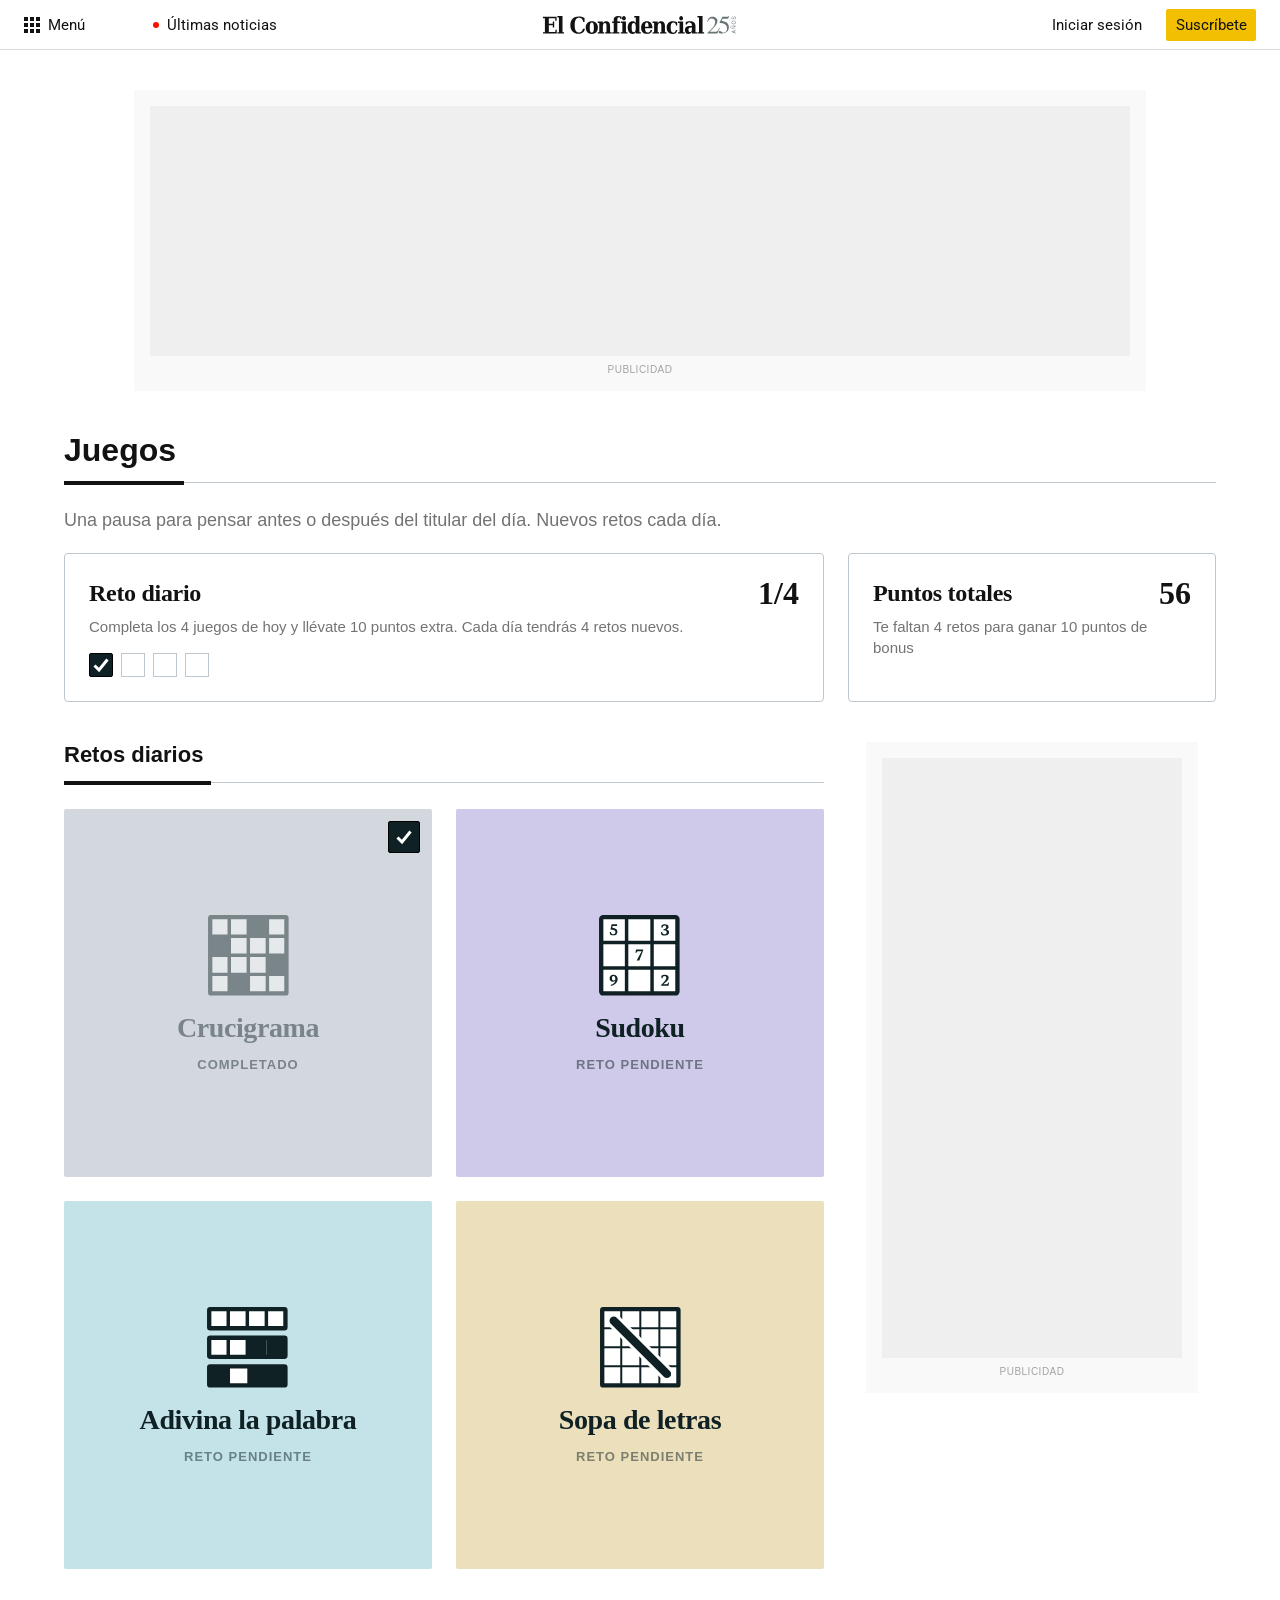
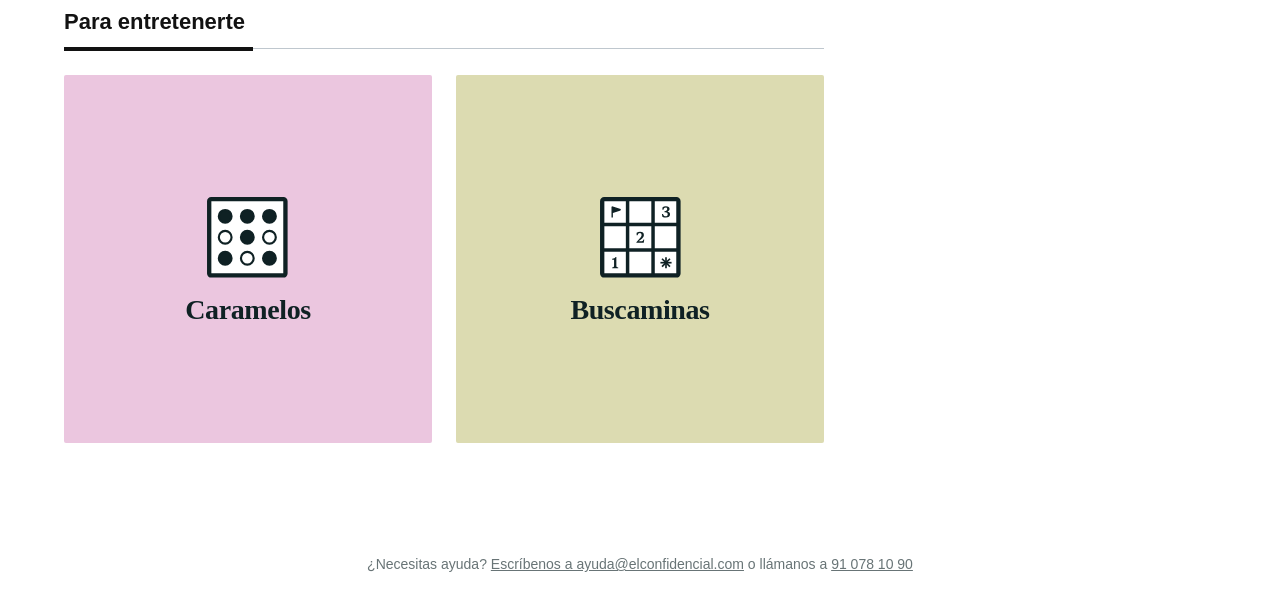
==== commit bd3129b0: "Remove RETO PENDIENTE caption from Para entretenerte cards They are not daily challenges, the pendin" ====
--- a/index.html
+++ b/index.html
@@ -148,7 +148,6 @@
               <span class="game-card__inner">
                 <span class="game-card__icon"><img src="svg/caramelos.svg" width="87" height="87" alt=""></span>
                 <span class="game-card__title">Caramelos</span>
-                <span class="game-card__status">Reto pendiente</span>
               </span>
             </a>
           </li>
@@ -157,7 +156,6 @@
               <span class="game-card__inner">
                 <span class="game-card__icon"><img src="svg/buscaminas.svg" width="87" height="87" alt=""></span>
                 <span class="game-card__title">Buscaminas</span>
-                <span class="game-card__status">Reto pendiente</span>
               </span>
             </a>
           </li>
--- a/styles.css
+++ b/styles.css
@@ -389,7 +389,9 @@
   line-height: 16.5px;
   letter-spacing: 1px;
   text-transform: uppercase;
-}
+  opacity: 0.5;            /* "RETO PENDIENTE" al 50% */
+}
+.game-card--done .game-card__status { opacity: 1; }   /* COMPLETADO ya hereda el 45% del inner */
 .game-card__badge {
   position: absolute;
   top: 12px;
@@ -436,7 +438,7 @@
       0 10px 20px -10px rgba(15, 33, 36, 0.14),
       0 2px 6px rgba(15, 33, 36, 0.04);
   }
-  .game-card:hover .game-card__inner { transform: scale(1.02); }
+  .game-card:hover .game-card__inner { transform: scale(1.035); }
   .game-card:active {
     transform: translateY(-1px);
     transition-duration: 0.15s;
@@ -543,8 +545,11 @@
   .status-card { padding: 16px; }
   .status-card__dots { display: none; }
 
-  /* Juegos a 1 columna · los completados bajan al final */
-  .games-grid { grid-template-columns: 1fr; }
+  /* Juegos a 1 columna, gap 16 · los completados bajan al final */
+  .games-grid {
+    grid-template-columns: 1fr;
+    gap: 16px;
+  }
   .games-grid li:has(.game-card--done) { order: 1; }
 
   .site-footer {
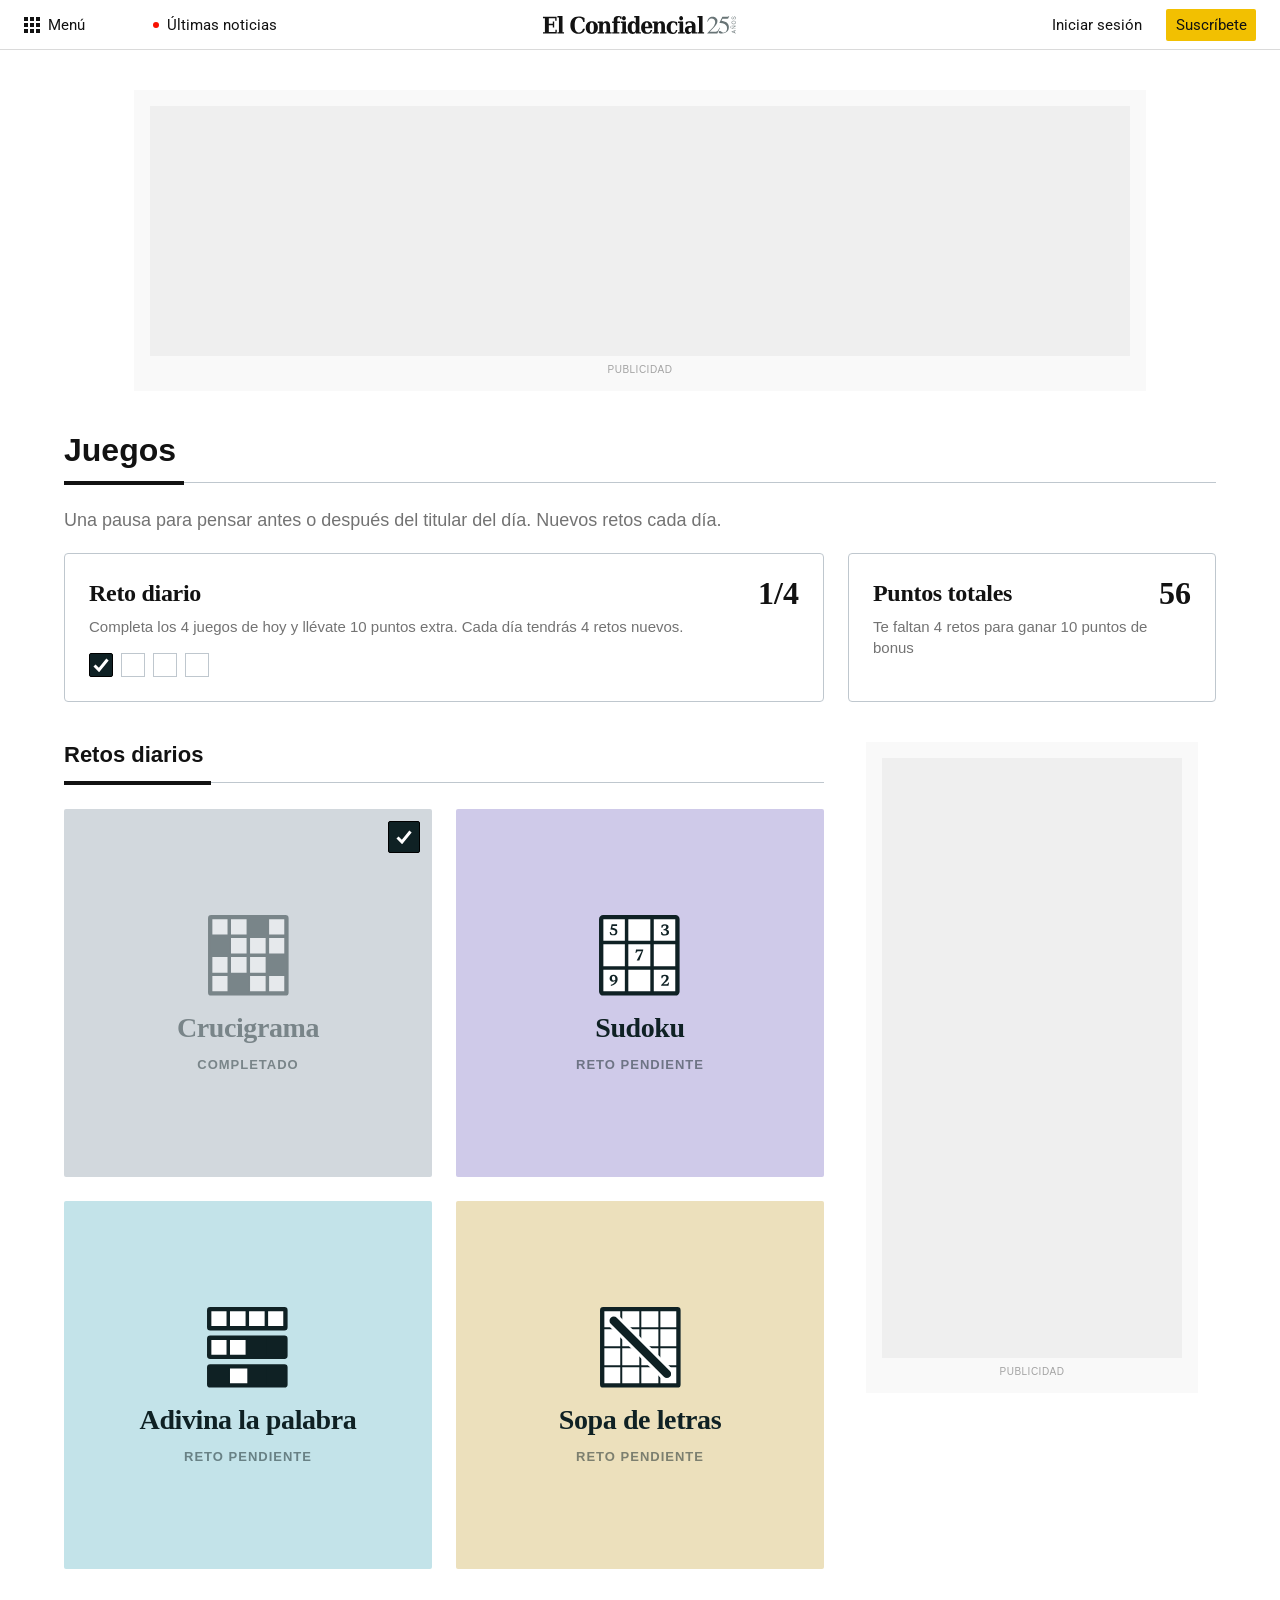
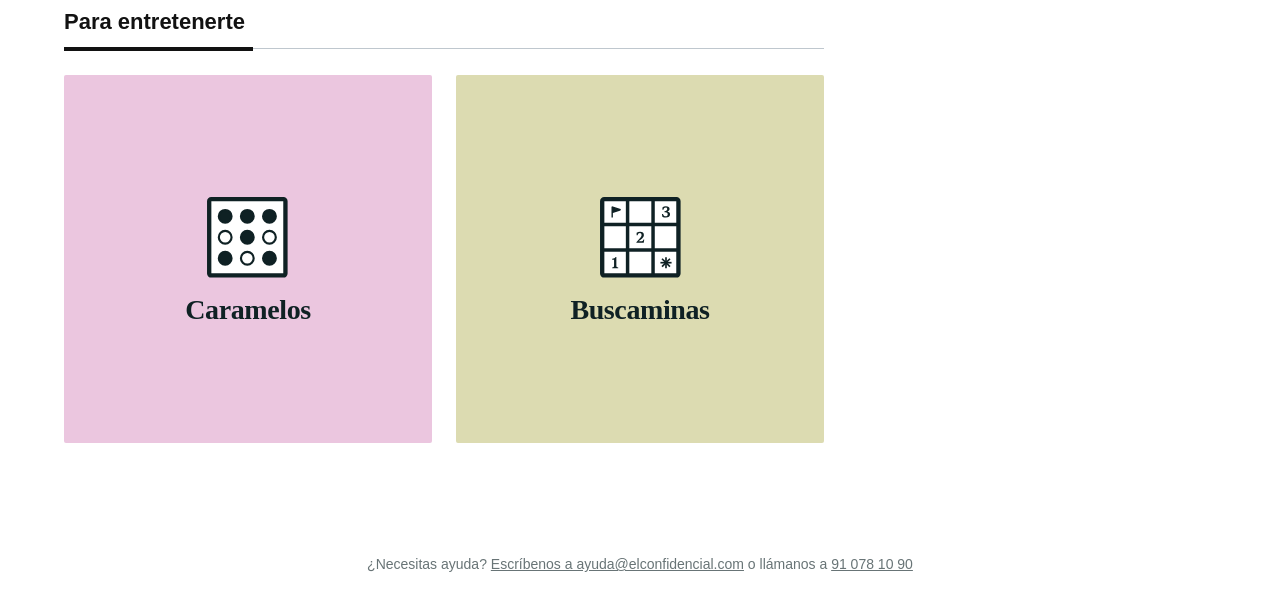
==== commit 790fe3c2: "Demo: daily challenge cards toggle completed on click - Click marks/unmarks the card (no navigation " ====
--- a/index.html
+++ b/index.html
@@ -89,8 +89,7 @@
         </div>
         <ul class="games-grid">
           <li>
-            <!-- Completado: sin href (no navegable) + aria-disabled -->
-            <a class="game-card game-card--acero game-card--done" aria-disabled="true">
+            <a class="game-card game-card--acero game-card--done" href="game.html?juego=crucigrama">
               <span class="game-card__badge" aria-hidden="true"><svg width="16" height="14" viewBox="0 0 16 14"><path d="M1.5 7.5L6 12L14.5 1.5" stroke="#fff" stroke-width="3" fill="none"/></svg></span>
               <span class="game-card__inner">
                 <span class="game-card__icon"><img src="svg/crucigrama.svg" width="87" height="87" alt=""></span>
@@ -171,5 +170,61 @@
     <p>¿Necesitas ayuda? <a href="mailto:ayuda@elconfidencial.com">Escríbenos a ayuda@elconfidencial.com</a> o llámanos a <a href="tel:+34910781090">91 078 10 90</a></p>
   </footer>
 
+  <!-- ═══════════ DEMO · toggle de completado en Retos diarios ═══════════
+       Provisional para la maqueta: click marca/desmarca el reto y actualiza
+       contador, dots, copies y puntos. En producción esto lo da el backend. -->
+  <script>
+    (function () {
+      var CHECK = '<svg width="16" height="14" viewBox="0 0 16 14" aria-hidden="true"><path d="M1.5 7.5L6 12L14.5 1.5" stroke="#fff" stroke-width="3" fill="none"/></svg>';
+      var BASE_POINTS = 55;
+      var section = document.querySelector('.games-section--retos');
+      var retoCard = document.querySelector('.status-card--reto');
+      var puntosCard = document.querySelector('.status-card--puntos');
+      var dotsBox = retoCard.querySelector('.status-card__dots');
+
+      section.querySelectorAll('.game-card').forEach(function (card) {
+        card.addEventListener('click', function (e) {
+          e.preventDefault();
+          var done = card.classList.toggle('game-card--done');
+          card.querySelector('.game-card__status').textContent = done ? 'Completado' : 'Reto pendiente';
+          if (done) {
+            var badge = document.createElement('span');
+            badge.className = 'game-card__badge';
+            badge.setAttribute('aria-hidden', 'true');
+            badge.innerHTML = CHECK;
+            card.prepend(badge);
+          } else {
+            var b = card.querySelector('.game-card__badge');
+            if (b) b.remove();
+          }
+          update();
+        });
+      });
+
+      function update() {
+        var n = section.querySelectorAll('.game-card--done').length;
+
+        retoCard.querySelector('.status-card__value').textContent = n + '/4';
+        retoCard.querySelector('.status-card__sub').textContent =
+          n === 0 ? 'Completa los 4 juegos de hoy y llévate 10 puntos extra. Cada día tendrás 4 retos nuevos.' :
+          n === 4 ? 'Reto completado · +10 puntos extra. Mañana tendrás 4 retos nuevos.' :
+          (4 - n === 1 ? 'Te queda 1 reto' : 'Te quedan ' + (4 - n) + ' retos') + ' para llevarte 10 puntos extra.';
+
+        dotsBox.setAttribute('aria-label', n + ' de 4 retos completados');
+        dotsBox.querySelectorAll('.dot').forEach(function (dot, i) {
+          var isDone = i < n;
+          dot.classList.toggle('dot--done', isDone);
+          dot.innerHTML = isDone ? CHECK : '';
+        });
+
+        /* 1 punto por reto + 10 de bonus al completar los 4 (estado inicial del Figma: 1 reto → 56) */
+        puntosCard.querySelector('.status-card__value').textContent = BASE_POINTS + n + (n === 4 ? 10 : 0);
+        puntosCard.querySelector('.status-card__sub').textContent =
+          n === 4 ? 'Reto diario conseguido: +10 puntos de bonus' :
+          (4 - n === 1 ? 'Te falta 1 reto' : 'Te faltan ' + (4 - n) + ' retos') + ' para ganar 10 puntos de bonus';
+      }
+    })();
+  </script>
+
 </body>
 </html>
--- a/styles.css
+++ b/styles.css
@@ -414,11 +414,9 @@
 .game-card--rosa    { background: var(--card-rosa); }
 .game-card--oliva   { background: var(--card-oliva); }
 
-/* Completado: no pulsable, aspecto desactivado (el badge mantiene fuerza) */
-.game-card--done {
-  pointer-events: none;
-  cursor: default;
-}
+/* Completado: aspecto desactivado (el badge mantiene fuerza).
+   En la maqueta sigue siendo pulsable para des-marcar (toggle demo);
+   en producción sería no navegable (pointer-events: none + sin href). */
 .game-card--done .game-card__inner { opacity: 0.45; }
 
 /* Hover (solo puntero fino): la card se eleva, el contenido hace zoom.
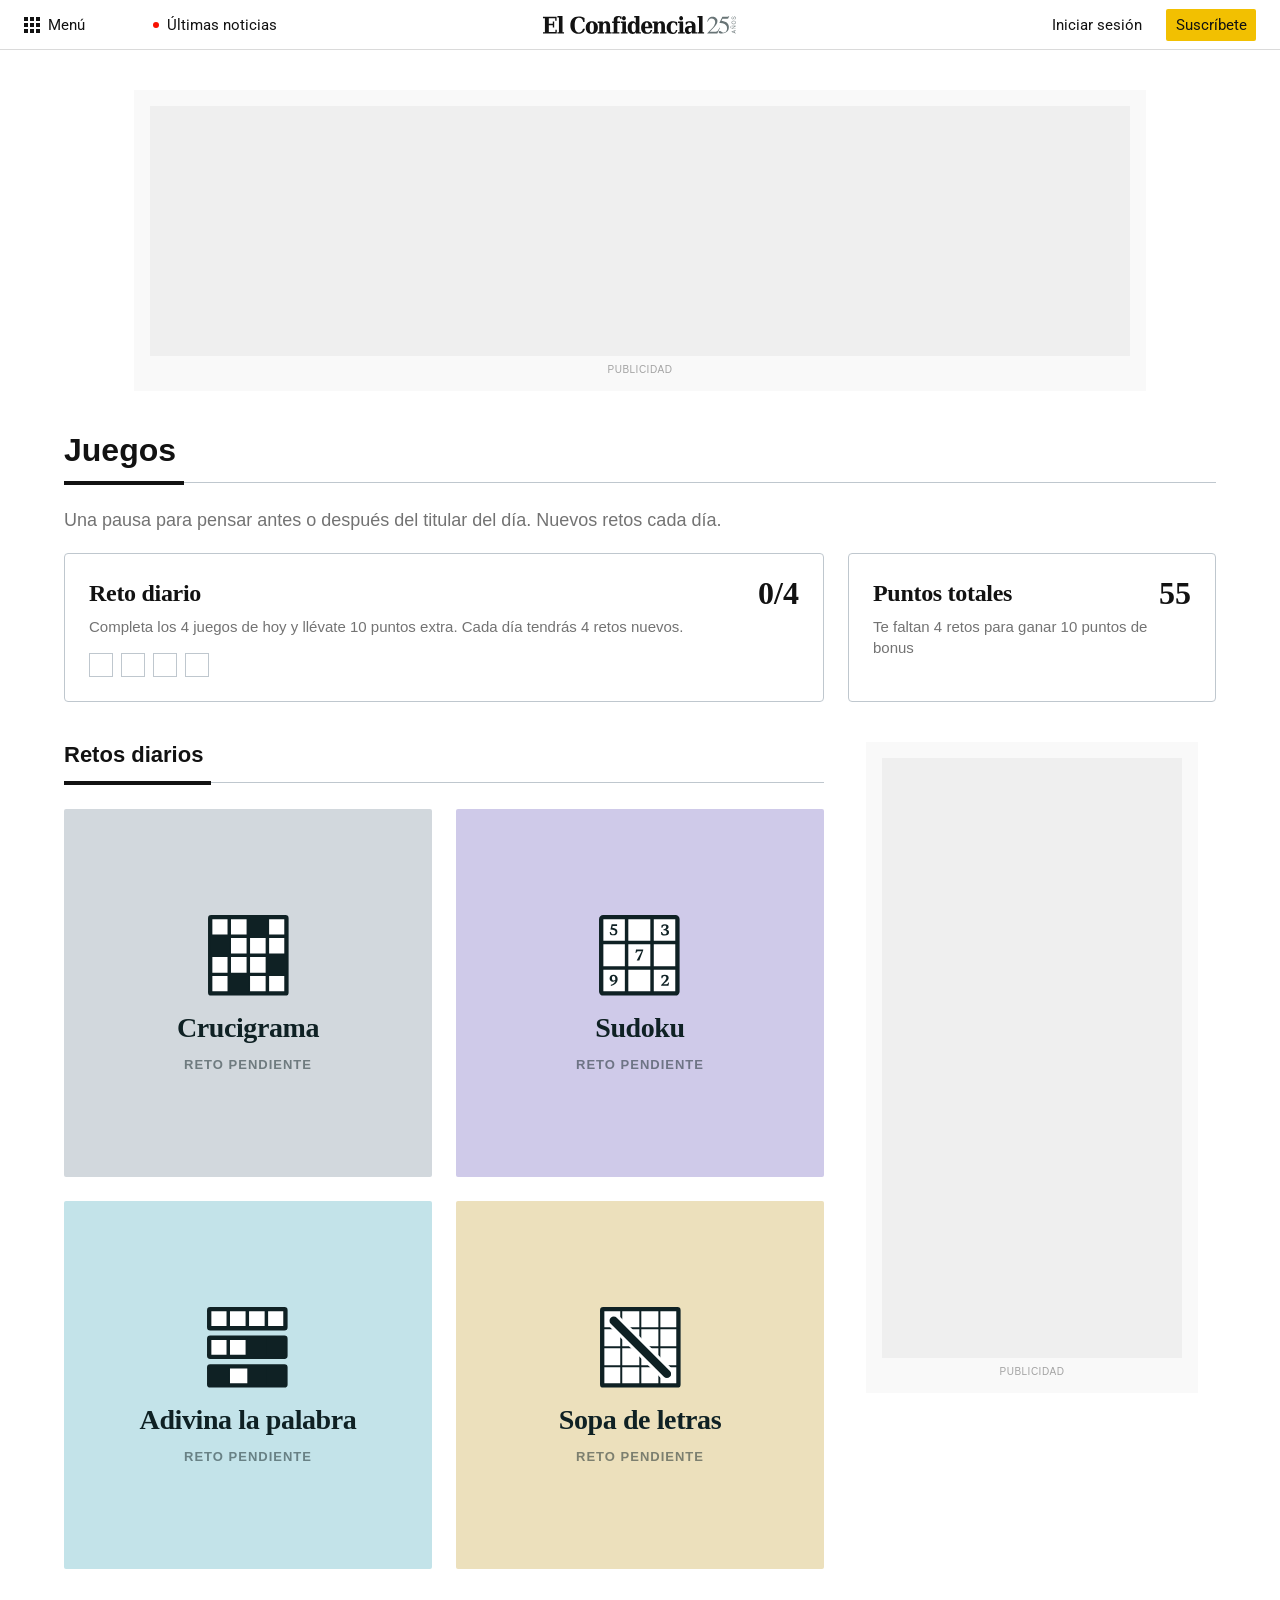
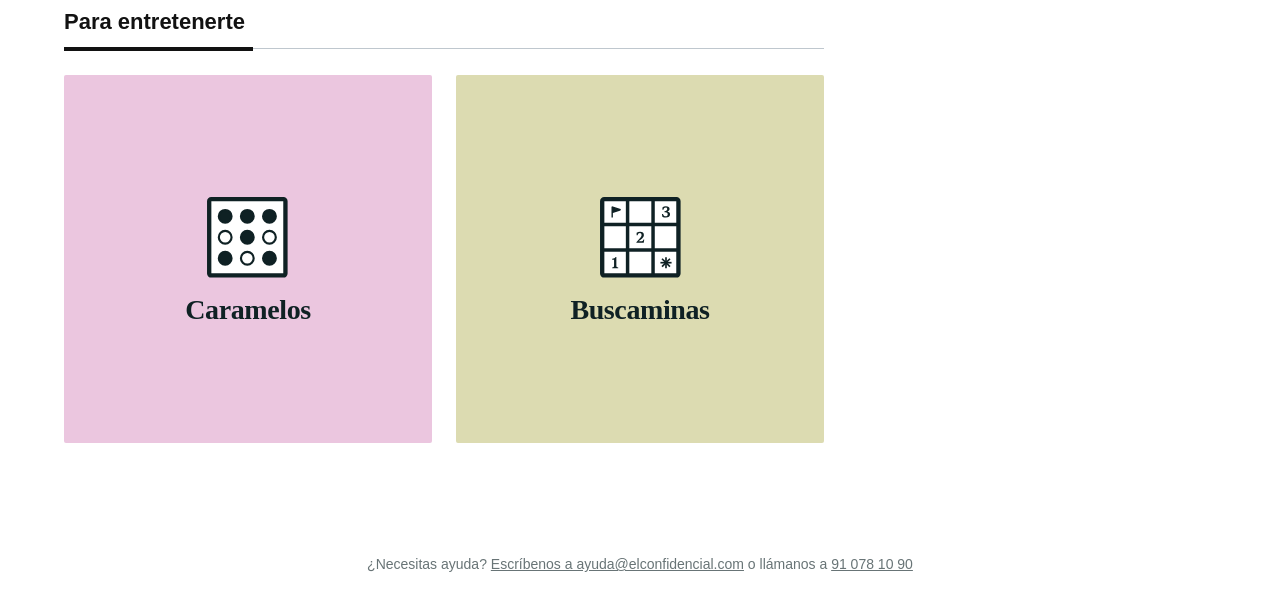
==== commit 1a98e23c: "Start with no completed challenges by default (0/4, 55 points) Co-Authored-By: Claude Opus 4.8 (1M c" ====
--- a/index.html
+++ b/index.html
@@ -59,11 +59,11 @@
         <article class="status-card status-card--reto">
           <div class="status-card__head">
             <h2 class="status-card__title">Reto diario</h2>
-            <span class="status-card__value">1/4</span>
+            <span class="status-card__value">0/4</span>
           </div>
           <p class="status-card__sub">Completa los 4 juegos de hoy y llévate 10 puntos extra. Cada día tendrás 4 retos nuevos.</p>
-          <div class="status-card__dots" role="img" aria-label="1 de 4 retos completados">
-            <span class="dot dot--done"><svg width="16" height="14" viewBox="0 0 16 14" aria-hidden="true"><path d="M1.5 7.5L6 12L14.5 1.5" stroke="#fff" stroke-width="3" fill="none"/></svg></span>
+          <div class="status-card__dots" role="img" aria-label="0 de 4 retos completados">
+            <span class="dot"></span>
             <span class="dot"></span>
             <span class="dot"></span>
             <span class="dot"></span>
@@ -73,7 +73,7 @@
         <article class="status-card status-card--puntos">
           <div class="status-card__head">
             <h2 class="status-card__title">Puntos totales</h2>
-            <span class="status-card__value">56</span>
+            <span class="status-card__value">55</span>
           </div>
           <p class="status-card__sub">Te faltan 4 retos para ganar 10 puntos de bonus</p>
         </article>
@@ -89,12 +89,11 @@
         </div>
         <ul class="games-grid">
           <li>
-            <a class="game-card game-card--acero game-card--done" href="game.html?juego=crucigrama">
-              <span class="game-card__badge" aria-hidden="true"><svg width="16" height="14" viewBox="0 0 16 14"><path d="M1.5 7.5L6 12L14.5 1.5" stroke="#fff" stroke-width="3" fill="none"/></svg></span>
+            <a class="game-card game-card--acero" href="game.html?juego=crucigrama">
               <span class="game-card__inner">
                 <span class="game-card__icon"><img src="svg/crucigrama.svg" width="87" height="87" alt=""></span>
                 <span class="game-card__title">Crucigrama</span>
-                <span class="game-card__status">Completado</span>
+                <span class="game-card__status">Reto pendiente</span>
               </span>
             </a>
           </li>
--- a/styles.css
+++ b/styles.css
@@ -419,9 +419,9 @@
    en producción sería no navegable (pointer-events: none + sin href). */
 .game-card--done .game-card__inner { opacity: 0.45; }
 
-/* Hover (solo puntero fino): la card se eleva, el contenido hace zoom.
+/* Hover (solo desktop ≥1200 + puntero fino): la card se eleva, el contenido hace zoom.
    Ease tipo GSAP power4.out → cubic-bezier(0.22, 1, 0.36, 1) */
-@media (hover: hover) and (pointer: fine) {
+@media (min-width: 1200px) and (hover: hover) and (pointer: fine) {
   .game-card {
     transition:
       transform 0.45s cubic-bezier(0.22, 1, 0.36, 1),
